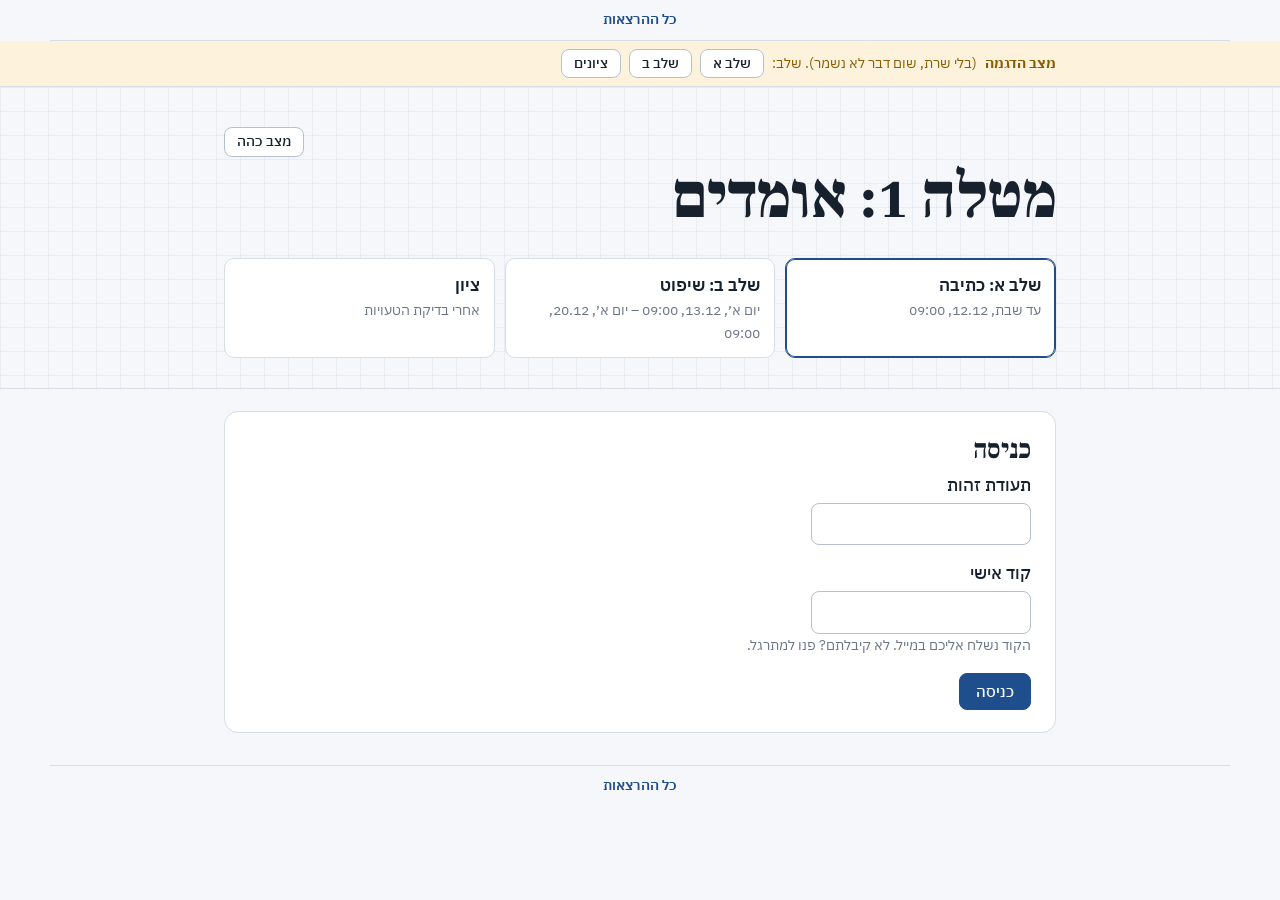
==== assignments/01-estimators/index.html @ b1efd5b7 "מערכת מטלה 1" ====
<!doctype html>
<html lang="he" dir="rtl">
<head>
<meta charset="utf-8">
<meta name="viewport" content="width=device-width, initial-scale=1">
<title>מטלה 1 – אומדים · סטטיסטיקה</title>
<link rel="preconnect" href="https://fonts.googleapis.com">
<link rel="preconnect" href="https://fonts.gstatic.com" crossorigin>
<link href="https://fonts.googleapis.com/css2?family=Frank+Ruhl+Libre:wght@500;700;900&family=IBM+Plex+Sans+Hebrew:wght@400;500;600;700&display=swap" rel="stylesheet">
<meta name="robots" content="noindex">
<script src="../../assets/common.js" defer></script>
<script>
  try { var t = localStorage.getItem('stats-guide-theme'); if (t === 'dark' || t === 'light') document.documentElement.dataset.theme = t; } catch (e) {}
</script>
<style>
:root {
  color-scheme: light;
  --paper: #f5f7fa;
  --grid: rgba(31, 78, 140, 0.055);
  --surface: #ffffff;
  --surface-2: #eef2f7;
  --ink: #17202d;
  --ink-2: #445063;
  --muted: #6a7486;
  --rule: #d6dde7;
  --rule-strong: #b5c0cf;
  --accent: #1f4e8c;
  --accent-soft: #e3ecf8;
  --good: #0f7a3e;
  --good-bg: #e6f4ec;
  --bad: #b3261e;
  --bad-bg: #fbe9e7;
  --warn: #8a5a00;
  --warn-bg: #fdf3dd;
  --radius: 10px;
  --font-body: "IBM Plex Sans Hebrew", "Segoe UI", Arial, sans-serif;
  --font-head: "Frank Ruhl Libre", "David", Georgia, serif;
}
@media (prefers-color-scheme: dark) {
  :root:not([data-theme="light"]) {
    color-scheme: dark;
    --paper: #13171d; --grid: rgba(140, 170, 220, 0.05); --surface: #1b2129; --surface-2: #232b36;
    --ink: #e9edf3; --ink-2: #bcc5d2; --muted: #8f9aab; --rule: #2f3946; --rule-strong: #46525f;
    --accent: #8db6ec; --accent-soft: #22324a; --good: #5fc98d; --good-bg: #17301f; --bad: #f08a80; --bad-bg: #3a1c1a;
    --warn: #f0c060; --warn-bg: #352a12;
  }
}
:root[data-theme="dark"] {
  color-scheme: dark;
  --paper: #13171d; --grid: rgba(140, 170, 220, 0.05); --surface: #1b2129; --surface-2: #232b36;
  --ink: #e9edf3; --ink-2: #bcc5d2; --muted: #8f9aab; --rule: #2f3946; --rule-strong: #46525f;
  --accent: #8db6ec; --accent-soft: #22324a; --good: #5fc98d; --good-bg: #17301f; --bad: #f08a80; --bad-bg: #3a1c1a;
  --warn: #f0c060; --warn-bg: #352a12;
}

* { box-sizing: border-box; }
html { -webkit-text-size-adjust: 100%; }
body {
  margin: 0; background-color: var(--paper); color: var(--ink);
  font-family: var(--font-body); font-size: 17px; line-height: 1.65; -webkit-font-smoothing: antialiased;
}
a { color: var(--accent); }
:focus-visible { outline: 2px solid var(--accent); outline-offset: 2px; border-radius: 3px; }
[hidden] { display: none !important; }
.wrap { max-width: 880px; margin: 0 auto; padding: 0 24px; }

.masthead {
  padding: 40px 0 30px; border-bottom: 1px solid var(--rule);
  background-image: linear-gradient(var(--grid) 1px, transparent 1px), linear-gradient(90deg, var(--grid) 1px, transparent 1px);
  background-size: 24px 24px;
}
.masthead-top { display: flex; justify-content: space-between; align-items: center; gap: 12px; margin-bottom: 8px; }
.course-line { color: var(--muted); font-size: 15px; margin: 0; }
.masthead h1 {
  font-family: var(--font-head); font-weight: 900; font-size: clamp(36px, 6vw, 64px);
  line-height: 1.02; letter-spacing: -0.01em; margin: 0;
}
.masthead h1 .h1-second { display: block; color: var(--ink-2); font-weight: 500; }
.lede { max-width: 640px; font-size: 18.5px; color: var(--ink-2); margin: 16px 0 0; }
.top-actions { display: flex; gap: 8px; }

.btn {
  font: inherit; font-size: 15px; font-weight: 500; cursor: pointer;
  padding: 7px 16px; border-radius: 8px; border: 1px solid var(--rule-strong);
  background: var(--surface); color: var(--ink); text-decoration: none; display: inline-block; line-height: 1.4;
}
.btn:hover { background: var(--surface-2); }
.btn.primary { background: var(--accent); color: var(--surface); border-color: var(--accent); }
.btn.primary:hover { filter: brightness(1.08); }
.btn.small { font-size: 14px; padding: 4px 12px; }
.btn:disabled { opacity: .55; cursor: not-allowed; }

/* timeline of the three stages */
.stages { list-style: none; margin: 28px 0 0; padding: 0; display: grid; grid-template-columns: repeat(3, 1fr); gap: 10px; }
.stage { background: var(--surface); border: 1px solid var(--rule); border-radius: var(--radius); padding: 12px 14px; }
.stage .s-name { font-weight: 600; }
.stage .s-when { color: var(--muted); font-size: 14px; }
.stage.now { border-color: var(--accent); box-shadow: inset 0 0 0 1px var(--accent); }
.stage.done .s-name::after { content: " ✓"; color: var(--good); }

main { padding: 8px 0 40px; }
.panel {
  background: var(--surface); border: 1px solid var(--rule); border-radius: 14px;
  padding: 22px 24px; margin-top: 22px;
}
.panel h2 { font-family: var(--font-head); font-size: 27px; margin: 0 0 4px; line-height: 1.2; }
.panel .sub { color: var(--ink-2); margin: 0 0 16px; }
.panel h3 { font-size: 17.5px; margin: 22px 0 8px; }

.field { margin: 0 0 14px; }
.field > label, .field > .lbl { display: block; font-weight: 500; margin-bottom: 4px; }
.hint { color: var(--muted); font-size: 14px; }
input[type="text"], input[type="password"], input[type="number"], select, textarea {
  font: inherit; font-size: 16px; color: var(--ink); background: var(--surface);
  border: 1px solid var(--rule-strong); border-radius: 8px; padding: 7px 10px;
}
input:focus, select:focus, textarea:focus { outline: none; border-color: var(--accent); box-shadow: 0 0 0 3px var(--accent-soft); }
input[type="number"] { width: 110px; direction: ltr; text-align: right; }
input.id-in { direction: ltr; text-align: right; width: 220px; }
textarea { width: 100%; min-height: 96px; resize: vertical; }
select { min-width: 240px; max-width: 100%; }
input[type="file"] { font: inherit; font-size: 15px; max-width: 100%; }

.field > label.choice, .choice { display: inline-flex; align-items: center; gap: 6px; margin-inline-end: 18px; cursor: pointer; }
.grid2 { display: grid; grid-template-columns: repeat(2, minmax(0, 1fr)); gap: 4px 24px; }
.q-field { display: flex; flex-wrap: wrap; align-items: center; gap: 8px 12px; }

.msg { border-radius: 8px; padding: 10px 14px; margin: 12px 0; font-size: 15.5px; }
.msg.ok { background: var(--good-bg); color: var(--good); }
.msg.err { background: var(--bad-bg); color: var(--bad); }
.msg.info { background: var(--accent-soft); color: var(--ink); }
.msg.warn { background: var(--warn-bg); color: var(--warn); }

.tabs { display: inline-flex; border: 1px solid var(--rule-strong); border-radius: 8px; overflow: hidden; margin-bottom: 16px; }
.tabs button { font: inherit; font-size: 15px; padding: 6px 16px; border: 0; background: var(--surface); color: var(--ink-2); cursor: pointer; }
.tabs button + button { border-inline-start: 1px solid var(--rule-strong); }
.tabs button[aria-pressed="true"] { background: var(--accent); color: var(--surface); }

/* review cards */
.rv { border: 1px solid var(--rule); border-radius: var(--radius); padding: 16px 18px; margin-top: 14px; background: var(--paper); }
.rv-head { display: flex; flex-wrap: wrap; align-items: center; justify-content: space-between; gap: 8px; margin-bottom: 10px; }
.rv-title { font-family: var(--font-head); font-weight: 700; font-size: 22px; }
.rv-files { display: flex; flex-wrap: wrap; gap: 8px; align-items: center; }
.file-links { font-size: 14.5px; }
.file-links a { margin-inline-start: 8px; }
.tag { font-size: 13px; padding: 1px 9px; border-radius: 999px; background: var(--accent-soft); color: var(--accent); font-weight: 500; }
.tag.warn { background: var(--warn-bg); color: var(--warn); }

.rank-list { list-style: none; margin: 0; padding: 0; display: grid; gap: 8px; }
.rank-list li {
  display: grid; grid-template-columns: 40px 1fr auto; align-items: center; gap: 10px;
  background: var(--surface); border: 1px solid var(--rule); border-radius: 8px; padding: 8px 12px;
}
.rank-list .r-num { font-family: var(--font-head); font-weight: 700; font-size: 24px; color: var(--accent); text-align: center; }
.rank-list .r-btns { display: flex; gap: 4px; }
.rank-list .r-btns button { width: 34px; height: 30px; padding: 0; }
.counter { font-size: 13.5px; color: var(--muted); text-align: left; }
.counter.short { color: var(--bad); }

.score-big { font-family: var(--font-head); font-size: 56px; font-weight: 900; line-height: 1; color: var(--accent); }
.score-table { width: 100%; border-collapse: collapse; margin-top: 12px; font-size: 16px; }
.score-table td { padding: 8px 4px; border-bottom: 1px solid var(--rule); }
.score-table td:last-child { text-align: left; font-variant-numeric: tabular-nums; font-weight: 600; }

.summary-list { margin: 0; padding-inline-start: 20px; }
.actions { display: flex; flex-wrap: wrap; gap: 10px; align-items: center; margin-top: 16px; }
.spinner { display: inline-block; width: 16px; height: 16px; border: 2px solid var(--rule-strong); border-top-color: var(--accent); border-radius: 50%; animation: spin .8s linear infinite; vertical-align: -3px; }
@keyframes spin { to { transform: rotate(360deg); } }

.demo-bar { background: var(--warn-bg); color: var(--warn); font-size: 14px; padding: 8px 0; border-bottom: 1px solid var(--rule); }
.demo-bar .wrap { display: flex; flex-wrap: wrap; gap: 8px; align-items: center; }

.foot { padding: 24px 24px 48px; color: var(--muted); font-size: 14px; border-top: 1px solid var(--rule); }

@media (max-width: 920px) { .wrap { padding: 0 16px; } .foot { padding: 24px 16px 40px; } }
@media (max-width: 640px) {
  .who { display: none; }
  .stages { grid-template-columns: 1fr; }
  .grid2 { grid-template-columns: 1fr; }
  .panel { padding: 18px 16px; }
}
@media (prefers-reduced-motion: reduce) { * { transition: none !important; animation: none !important; } }
</style>
</head>
<body>
<div class="demo-bar" id="demo-bar" hidden>
  <div class="wrap">
    <strong>מצב הדגמה</strong> (בלי שרת, שום דבר לא נשמר). שלב:
    <button class="btn small" data-demo="submit" type="button">שלב א</button>
    <button class="btn small" data-demo="review" type="button">שלב ב</button>
    <button class="btn small" data-demo="results" type="button">ציונים</button>
  </div>
</div>

<header class="masthead">
  <div class="wrap">
    <div class="masthead-top">
      <span></span>
      <div class="top-actions">
        <button class="btn small" id="toggle-theme" type="button" aria-pressed="false">מצב כהה</button>
        <button class="btn small" id="logout" type="button" hidden>יציאה</button>
      </div>
    </div>
    <h1>מטלה 1: אומדים</h1>
    <ol class="stages" id="stages">
      <li class="stage" data-stage="submit"><div class="s-name">שלב א: כתיבה</div><div class="s-when" id="when-submit">—</div></li>
      <li class="stage" data-stage="review"><div class="s-name">שלב ב: שיפוט</div><div class="s-when" id="when-review">—</div></li>
      <li class="stage" data-stage="results"><div class="s-name">ציון</div><div class="s-when" id="when-results">אחרי בדיקת הטעויות</div></li>
    </ol>
  </div>
</header>

<main class="wrap" id="main">
  <p class="msg info" id="boot"><span class="spinner"></span> טוען…</p>

  <!-- login -->
  <section class="panel" id="login" hidden>
    <h2>כניסה</h2>
    <div class="tabs" id="auth-tabs" hidden>
      <button type="button" data-tab="login" aria-pressed="true">כניסה</button>
      <button type="button" data-tab="register" aria-pressed="false">כניסה ראשונה: בחירת סיסמה</button>
    </div>
    <form id="login-form" novalidate>
      <div class="field">
        <label for="in-id">תעודת זהות</label>
        <input class="id-in" id="in-id" type="text" inputmode="numeric" autocomplete="username" required>
      </div>
      <div class="field">
        <label for="in-secret" id="secret-label">סיסמה</label>
        <input class="id-in" id="in-secret" type="password" autocomplete="current-password" required>
        <div class="hint" id="secret-hint"></div>
      </div>
      <div class="field" id="confirm-wrap" hidden>
        <label for="in-secret2">שוב את הסיסמה</label>
        <input class="id-in" id="in-secret2" type="password" autocomplete="new-password">
      </div>
      <div class="actions"><button class="btn primary" type="submit" id="login-btn">כניסה</button></div>
      <div id="login-msg"></div>
    </form>
  </section>

  <!-- stage A -->
  <section class="panel" id="stage-a" hidden>
    <h2>שלב א: הגשת שאלה</h2>
    <p class="sub" id="a-sub"></p>
    <div id="a-status"></div>
    <form id="a-form" novalidate>
      <h3>עבודה לבד או בזוג</h3>
      <div class="field">
        <label class="choice"><input type="radio" name="mode" value="alone" checked> לבד</label>
        <label class="choice"><input type="radio" name="mode" value="pair"> בזוג</label>
      </div>
      <div id="pair-wrap" hidden>
        <div class="field">
          <label for="partner">השם המלא של השותף/ה</label>
          <input type="text" id="partner" autocomplete="off" style="width:280px">
          <div class="hint">שם פרטי ושם משפחה, כמו שהם רשומים באוניברסיטה.</div>
        </div>
        <div class="field">
          <span class="lbl">מי מעלה את הקבצים?</span>
          <label class="choice"><input type="radio" name="uploader" value="me" checked> אני</label>
          <label class="choice"><input type="radio" name="uploader" value="partner"> השותף/ה (אני רק ממלא/ת את השאלון)</label>
          <div class="hint">הגשה אחת לזוג. כל אחד מבני הזוג ממלא את השאלון בעצמו וכותב את השם של השני.</div>
        </div>
      </div>

      <div id="files-wrap">
        <h3>הקבצים</h3>
        <div class="field">
          <label for="f-question">השאלה (PDF)</label>
          <input id="f-question" type="file" accept="application/pdf,.pdf">
          <p class="msg warn"><strong>בלי שמות, ת"ז או כל פרט מזהה</strong>, לא בשאלה ולא בפתרון: הקבצים עוברים לשופטים כמו שהם.</p>
        </div>
        <div class="field">
          <label for="f-solution">הפתרון (PDF)</label>
          <input id="f-solution" type="file" accept="application/pdf,.pdf">
        </div>
        <div class="hint" id="files-hint"></div>
      </div>

      <h3>שאלון אישי</h3>
      <p class="hint">הנתונים יעברו לכיתה בלי שמות ובלי ת"ז, לניתוח במטלה 2. ענו בכנות.</p>
      <div class="field">
        <span class="lbl">מגדר</span>
        <label class="choice"><input type="radio" name="gender" value="זכר"> זכר</label>
        <label class="choice"><input type="radio" name="gender" value="נקבה"> נקבה</label>
        <label class="choice"><input type="radio" name="gender" value="אחר"> אחר</label>
      </div>
      <p class="msg warn">את הערכת זמן המסך כתבו <strong>לפני</strong> שאתם פותחים את ההגדרות בטלפון.</p>
      <div class="grid2" id="q-fields"></div>
      <div class="field">
        <label for="predicted_score">איזה ציון ממוצע (מ-0 עד 100) השאלה שלכם תקבל מהשופטים, לדעתכם?</label>
        <input id="predicted_score" type="number" min="0" max="100" step="1" inputmode="numeric">
        <div class="hint">כל אחד מבני הזוג עונה בנפרד.</div>
      </div>

      <div class="actions">
        <button class="btn primary" type="submit" id="a-submit">שליחה</button>
        <span class="hint">אפשר לעדכן עד המועד האחרון.</span>
      </div>
      <div id="a-msg"></div>
    </form>
  </section>

  <!-- stage B -->
  <section class="panel" id="stage-b" hidden>
    <h2>שלב ב: שיפוט עמיתים</h2>
    <p class="sub" id="b-sub"></p>
    <div id="b-status"></div>
    <form id="b-form" novalidate>
      <p class="hint">לכל שאלה: קודם פותרים בעצמכם, ורק אחר כך פותחים את הפתרון של הכותבים ומשווים. את הפתרון שלכם לא מגישים.</p>
      <div id="rv-list"></div>

      <h3>דירוג</h3>
      <p class="hint">סדרו את השאלות מהטובה ביותר (1) לפחות טובה (4), בלי תיקו. הדירוג קובע את הציון התחרותי של הכותבים. קריטריונים: נכונות, ערך לימודי (כמה השאלה לימדה אתכם וחידדה הבנה), חשיבה, בהירות.</p>
      <ol class="rank-list" id="rank-list"></ol>
      <div class="field" style="margin-top:14px">
        <label for="justification">נימוק לדירוג</label>
        <textarea id="justification" placeholder="למה כל שאלה נמצאת במקום שלה, ומה הבדיל בינה לבין השאלה שמעליה."></textarea>
        <div class="counter" id="j-counter"></div>
      </div>
      <div class="actions">
        <button class="btn primary" type="submit" id="b-submit">שליחת השיפוט</button>
        <span class="hint">אפשר לעדכן עד המועד האחרון.</span>
      </div>
      <div id="b-msg"></div>
    </form>
  </section>

  <!-- results -->
  <section class="panel" id="results" hidden>
    <h2>הציון שלך במטלה</h2>
    <div id="results-body"></div>
  </section>
</main>


<script>
/* ======== configuration: paste the Apps Script web-app URL here ======== */
const API_URL = '';
/* ======================================================================= */

(() => {
  const $ = (id) => document.getElementById(id);
  const qsa = (sel, root) => Array.from((root || document).querySelectorAll(sel));
  const el = (tag, attrs, ...kids) => {
    const e = document.createElement(tag);
    for (const [k, v] of Object.entries(attrs || {})) {
      if (k === 'class') e.className = v;
      else if (k === 'text') e.textContent = v;
      else if (k.startsWith('on')) e.addEventListener(k.slice(2), v);
      else if (v === true) e.setAttribute(k, '');
      else if (v !== false && v != null) e.setAttribute(k, v);
    }
    kids.flat().forEach(c => c != null && e.append(c));
    return e;
  };
  const msg = (box, kind, text) => { box.replaceChildren(text ? el('p', { class: 'msg ' + kind, text }) : ''); };
  const fmt = (iso) => iso ? new Date(iso).toLocaleString('he-IL', { timeZone: 'Asia/Jerusalem', weekday: 'short', day: 'numeric', month: 'numeric', hour: '2-digit', minute: '2-digit' }) : null;

  /* ---------- theme (shared with the study guides) ---------- */
  const root = document.documentElement;
  const themeBtn = $('toggle-theme');
  const isDark = () => root.dataset.theme ? root.dataset.theme === 'dark' : matchMedia('(prefers-color-scheme: dark)').matches;
  const syncTheme = () => { themeBtn.textContent = isDark() ? 'מצב בהיר' : 'מצב כהה'; themeBtn.setAttribute('aria-pressed', String(isDark())); };
  themeBtn.addEventListener('click', () => {
    root.dataset.theme = isDark() ? 'light' : 'dark';
    try { localStorage.setItem('stats-guide-theme', root.dataset.theme); } catch (e) {}
    syncTheme();
  });
  syncTheme();

  /* ---------- API ---------- */
  const demo = !API_URL || new URLSearchParams(location.search).has('demo');
  const CRED_KEY = 'a1-cred';
  let cred = null;
  try { cred = JSON.parse(sessionStorage.getItem(CRED_KEY) || 'null'); } catch (e) {}

  async function api(action, payload) {
    const body = Object.assign({ action }, cred || {}, payload || {});
    if (demo) return window.DemoAPI(body);
    let r;
    try {
      r = await fetch(API_URL, { method: 'POST', headers: { 'Content-Type': 'text/plain;charset=utf-8' }, body: JSON.stringify(body) });
    } catch (e) {
      return { ok: false, error: 'אין חיבור לשרת. בדקו את החיבור לאינטרנט ונסו שוב.' };
    }
    try { return await r.json(); } catch (e) { return { ok: false, error: 'תשובה לא תקינה מהשרת. נסו שוב.' }; }
  }

  let S = null;        // last state from the server
  let config = null;

  /* ---------- boot ---------- */
  async function boot() {
    if (demo) {
      $('demo-bar').hidden = false;
      await loadScript('demo-api.js');
      qsa('[data-demo]').forEach(b => b.addEventListener('click', async () => {
        window.DemoAPI.setPhase(b.dataset.demo);
        config = await api('config');
        if (S) await refresh(); else renderStages();
      }));
    }
    const c = await api('config');
    $('boot').hidden = true;
    if (!c.ok) { $('main').prepend(el('p', { class: 'msg err', text: c.error })); return; }
    config = c;
    renderStages();
    if (cred) {
      const r = await api('state');
      if (r.ok) { S = r.state; render(); return; }
      cred = null; sessionStorage.removeItem(CRED_KEY);
    }
    showLogin();
  }

  function loadScript(src) {
    return new Promise((res, rej) => { const s = el('script', { src }); s.onload = res; s.onerror = rej; document.head.append(s); });
  }

  async function refresh() {
    const r = await api('state');
    if (r.ok) { S = r.state; render(); }
  }

  /* ---------- stages strip ---------- */
  function renderStages() {
    const d = (S && S.deadlines) || config.deadlines || {};
    const ph = (S && S.phase) || config.phase || {};
    $('when-submit').textContent = d.submit ? 'עד ' + fmt(d.submit) : 'המועד יפורסם';
    $('when-review').textContent = d.review ? (d.reviewOpen ? fmt(d.reviewOpen) + ' – ' : 'עד ') + fmt(d.review) : 'המועד יפורסם';
    const now = ph.resultsPublished ? 'results' : (ph.reviewVisible ? 'review' : (ph.canSubmit ? 'submit' : 'review'));
    const order = ['submit', 'review', 'results'];
    qsa('.stage').forEach(li => {
      const i = order.indexOf(li.dataset.stage), j = order.indexOf(now);
      li.classList.toggle('now', i === j);
      li.classList.toggle('done', i < j);
    });
  }

  /* ---------- login ---------- */
  let authTab = 'login';
  function showLogin() {
    ['stage-a', 'stage-b', 'results'].forEach(id => { $(id).hidden = true; });
    $('logout').hidden = true;
    $('login').hidden = false;
    const reg = config.authMode === 'register';
    $('auth-tabs').hidden = !reg;
    setAuthTab(authTab);
  }
  function setAuthTab(t) {
    authTab = t;
    const reg = config.authMode === 'register';
    qsa('#auth-tabs button').forEach(b => b.setAttribute('aria-pressed', String(b.dataset.tab === t)));
    $('confirm-wrap').hidden = t !== 'register';
    $('secret-label').textContent = reg ? (t === 'register' ? 'בחירת סיסמה' : 'סיסמה') : 'קוד אישי';
    $('secret-hint').textContent = reg
      ? (t === 'register' ? 'לפחות 6 תווים. רק סטודנטים שרשומים לקורס יכולים להירשם.' : 'בפעם הראשונה: לשונית "כניסה ראשונה".')
      : 'הקוד נשלח אליכם במייל. לא קיבלתם? פנו למתרגל.';
    $('in-secret').autocomplete = t === 'register' ? 'new-password' : 'current-password';
    $('login-btn').textContent = t === 'register' ? 'הרשמה וכניסה' : 'כניסה';
    msg($('login-msg'));
  }
  qsa('#auth-tabs button').forEach(b => b.addEventListener('click', () => setAuthTab(b.dataset.tab)));

  $('login-form').addEventListener('submit', async (e) => {
    e.preventDefault();
    const id = $('in-id').value.trim(), secret = $('in-secret').value.trim();
    const box = $('login-msg');
    if (!/^\d{5,9}$/.test(id)) return msg(box, 'err', 'תעודת זהות: ספרות בלבד.');
    if (!secret) return msg(box, 'err', 'חסרה סיסמה.');
    if (authTab === 'register' && secret !== $('in-secret2').value.trim()) return msg(box, 'err', 'שתי הסיסמאות לא זהות.');
    const btn = $('login-btn'); btn.disabled = true;
    cred = { id, secret };
    const r = await api(authTab === 'register' ? 'register' : 'login');
    btn.disabled = false;
    if (!r.ok) { cred = null; return msg(box, 'err', r.error); }
    try { sessionStorage.setItem(CRED_KEY, JSON.stringify(cred)); } catch (err) {}
    $('in-secret').value = ''; $('in-secret2').value = '';
    S = r.state; render();
  });

  $('logout').addEventListener('click', () => {
    cred = null; S = null;
    try { sessionStorage.removeItem(CRED_KEY); } catch (e) {}
    showLogin();
  });

  /* ---------- main render ---------- */
  function render() {
    $('login').hidden = true;
    $('logout').hidden = false;
    $('logout').replaceChildren('יציאה', el('span', { class: 'who', text: ' (' + S.me.name + ')' }));
    renderStages();
    renderStageA();
    renderStageB();
    renderResults();
  }

  /* ---------- stage A ---------- */
  const QFIELDS = [
    { key: 'age', label: 'גיל', unit: 'שנים', min: 16, max: 90, step: 1 },
    { key: 'height_cm', label: 'גובה', unit: 'ס"מ', min: 120, max: 230, step: 0.1 },
    { key: 'study_year', label: 'שנת לימודים', unit: 'מ-1 עד 4', min: 1, max: 4, step: 1 },
    { key: 'gpa', label: 'ממוצע ציונים מצטבר', unit: 'מ-0 עד 100', min: 0, max: 100, step: 0.1 },
    { key: 'study_hours', label: 'שעות לימוד שבועיות לקורס מחוץ לשיעורים', unit: 'שעות', min: 0, max: 80, step: 0.5 },
    { key: 'screen_est_min', label: 'זמן מסך יומי ממוצע: ההערכה שלכם', unit: 'דקות', min: 0, max: 1440, step: 1 },
    { key: 'screen_actual_min', label: 'זמן מסך יומי ממוצע בפועל (הגדרות הטלפון, שבוע אחרון)', unit: 'דקות', min: 0, max: 1440, step: 1 }
  ];
  (function buildQFields() {
    const box = $('q-fields');
    QFIELDS.forEach(f => {
      const num = el('input', { type: 'number', id: 'q-' + f.key, min: f.min, max: f.max, step: f.step, inputmode: 'decimal' });
      box.append(el('div', { class: 'field' },
        el('label', { for: 'q-' + f.key, text: f.label }),
        el('div', { class: 'q-field' }, num, el('span', { class: 'hint', text: f.unit }))));
    });
  })();

  const mode = () => (qsa('input[name="mode"]').find(i => i.checked) || {}).value;
  const uploader = () => (qsa('input[name="uploader"]').find(i => i.checked) || {}).value;
  function syncAForm() {
    const pair = mode() === 'pair';
    $('pair-wrap').hidden = !pair;
    $('files-wrap').hidden = pair && uploader() === 'partner';
  }
  qsa('input[name="mode"], input[name="uploader"]').forEach(i => i.addEventListener('change', syncAForm));

  function renderStageA() {
    const sec = $('stage-a');
    sec.hidden = false;
    const ph = S.phase;
    const d = S.deadlines.submit;
    $('a-sub').textContent = ph.canSubmit ? (d ? 'מועד אחרון: ' + fmt(d) + '.' : '') + ' כתבו שאלה בנושא אמדים, צרפו פתרון מלא ומלאו את השאלון.'
      : 'ההגשה לשלב א נסגרה.';

    // status of what is already in
    const st = $('a-status');
    st.replaceChildren();
    if (S.question) {
      const q = S.question;
      const who = q.partner ? 'בזוג: ' + q.uploader + ' ו' + q.partner : 'לבד';
      const links = el('span', { class: 'file-links' },
        el('a', { href: '#', onclick: (e) => openFile(e, q.id, 'question') , text: 'השאלה' }),
        el('a', { href: '#', onclick: (e) => openFile(e, q.id, 'solution'), text: 'הפתרון' }));
      st.append(el('p', { class: 'msg ok' }, 'השאלה הוגשה (' + who + '), עודכנה ' + fmt(q.updated_at) + '. ', links));
    }
    if (S.questionnaire) st.append(el('p', { class: 'msg ok', text: 'השאלון האישי נשלח ' + fmt(S.questionnaire.submitted_at) + '.' }));
    if (ph.canSubmit && (!S.question || !S.questionnaire)) {
      st.append(el('p', { class: 'msg warn', text: !S.question ? 'עוד לא הוגשה שאלה.' : 'עוד לא מילאתם את השאלון האישי.' }));
    }

    $('a-form').hidden = !ph.canSubmit;
    if (!ph.canSubmit) return;

    // prefill from saved questionnaire
    const qn = S.questionnaire;
    if (qn && !sec.dataset.filled) {
      sec.dataset.filled = '1';
      qsa('input[name="mode"]').forEach(i => { i.checked = i.value === qn.work_mode; });
      if (qn.partner) $('partner').value = qn.partner;
      if (S.question && !S.question.iAmUploader) qsa('input[name="uploader"]').forEach(i => { i.checked = i.value === 'partner'; });
      qsa('input[name="gender"]').forEach(i => { i.checked = i.value === qn.gender; });
      QFIELDS.forEach(f => {
        const v = qn[f.key];
        $('q-' + f.key).value = v === 'NA' || v == null ? '' : v;
      });
      $('predicted_score').value = qn.predicted_score ?? '';
    }
    $('files-hint').textContent = S.question ? 'כבר הוגשו קבצים. מעלים שוב רק כדי להחליף אותם.' : 'עד ' + S.limits.maxFileMb + 'MB לכל קובץ.';
    syncAForm();
  }

  const toBase64 = (file) => new Promise((res, rej) => {
    const r = new FileReader();
    r.onload = () => res(String(r.result).split(',')[1]);
    r.onerror = rej;
    r.readAsDataURL(file);
  });

  $('a-form').addEventListener('submit', async (e) => {
    e.preventDefault();
    const box = $('a-msg');
    const pair = mode() === 'pair';
    const partner = $('partner').value.trim();
    if (pair && partner.split(/\s+/).length < 2) return msg(box, 'err', 'כתבו את השם המלא של השותף/ה (שם פרטי ושם משפחה).');
    const gender = (qsa('input[name="gender"]').find(i => i.checked) || {}).value;
    if (!gender) return msg(box, 'err', 'בחרו מגדר.');
    const questionnaire = { gender };
    for (const f of QFIELDS) {
      const v = $('q-' + f.key).value;
      if (v === '') return msg(box, 'err', f.label + ': חסר ערך.');
      questionnaire[f.key] = Number(v);
    }
    const pred = $('predicted_score').value;
    if (pred === '') return msg(box, 'err', 'מלאו את הציון שאתם צופים לשאלה שלכם.');
    questionnaire.predicted_score = Number(pred);

    let files = null;
    const uploading = !(pair && uploader() === 'partner');
    const fq = $('f-question').files[0], fs = $('f-solution').files[0];
    if (uploading && (fq || fs || !S.question)) {
      if (!fq || !fs) return msg(box, 'err', 'צריך להעלות גם את השאלה וגם את הפתרון.');
      const max = S.limits.maxFileMb * 1024 * 1024;
      for (const f of [fq, fs]) {
        if (!/\.pdf$/i.test(f.name) && f.type !== 'application/pdf') return msg(box, 'err', 'הקבצים צריכים להיות PDF.');
        if (f.size > max) return msg(box, 'err', 'קובץ גדול מ-' + S.limits.maxFileMb + 'MB.');
      }
      files = { question: { name: fq.name, data: await toBase64(fq) }, solution: { name: fs.name, data: await toBase64(fs) } };
    }
    const btn = $('a-submit'); btn.disabled = true;
    msg(box, 'info', files ? 'מעלה קבצים…' : 'שולח…');
    const r = await api('submitStageA', { workMode: pair ? 'pair' : 'alone', partnerName: pair ? partner : '', questionnaire, files });
    btn.disabled = false;
    if (!r.ok) return msg(box, 'err', r.error);
    $('f-question').value = ''; $('f-solution').value = '';
    S = r.state; render();
    msg($('a-msg'), 'ok', 'נשמר.');
  });

  /* ---------- files ---------- */
  const blobCache = {};
  async function fetchFile(qid, kind) {
    const k = qid + '|' + kind;
    if (blobCache[k]) return blobCache[k];
    const r = await api('file', { question: qid, kind });
    if (!r.ok) throw new Error(r.error);
    const bin = atob(r.data);
    const bytes = new Uint8Array(bin.length);
    for (let i = 0; i < bin.length; i++) bytes[i] = bin.charCodeAt(i);
    return (blobCache[k] = { url: URL.createObjectURL(new Blob([bytes], { type: 'application/pdf' })), name: r.name });
  }
  async function openFile(e, qid, kind) {
    e.preventDefault();
    const a = e.currentTarget;
    if (demo && window.DemoAPI && window.DemoAPI.noFiles) {
      if (!a.dataset.note) { a.dataset.note = '1'; a.after(el('span', { class: 'hint', text: ' (בהדגמה אין קובץ אמיתי)' })); }
      return;
    }
    if (a.dataset.ready) return window.open(a.href, '_blank');
    const label = a.textContent;
    a.textContent = 'טוען…';
    try {
      const f = await fetchFile(qid, kind);
      a.href = f.url; a.target = '_blank'; a.dataset.ready = '1'; a.textContent = label + ' ↗';
      a.after(el('a', { href: f.url, download: f.name, text: 'הורדה' }));
    } catch (err) { a.textContent = label; alert(err.message); }
  }

  /* ---------- stage B ---------- */
  let rankOrder = [];
  function renderStageB() {
    const sec = $('stage-b');
    const ph = S.phase;
    sec.hidden = !ph.reviewVisible;
    if (!ph.reviewVisible) return;
    const R = S.review;
    $('b-sub').textContent = ph.canReview ? 'מועד אחרון: ' + fmt(S.deadlines.review) + '. השיפוט אישי, גם למי שכתב בזוג.' : 'שלב השיפוט נסגר.';
    const st = $('b-status');
    st.replaceChildren();
    if (!R.items.length) { st.append(el('p', { class: 'msg info', text: 'לא הוקצו לכם שאלות לשיפוט (למשל כי לא הגשתם שאלה בשלב א).' })); $('b-form').hidden = true; return; }
    st.append(R.submitted_at ? el('p', { class: 'msg ok', text: 'השיפוט נשלח ' + fmt(R.submitted_at) + '.' })
      : el('p', { class: 'msg warn', text: 'השיפוט עוד לא נשלח.' }));
    $('b-form').hidden = false;
    const disabled = !ph.canReview;

    const list = $('rv-list');
    list.replaceChildren(...R.items.map((it, i) => {
      const n = i + 1;
      const flagged = el('input', { type: 'checkbox', id: 'flag-' + it.question, disabled });
      flagged.checked = !!it.flagged;
      const flagText = el('textarea', { id: 'flagtext-' + it.question, placeholder: 'באיזה סעיף הטעות, ומה התשובה הנכונה.', disabled });
      flagText.value = it.flagText || '';
      const flagWrap = el('div', { class: 'field', hidden: !it.flagged }, flagText);
      flagged.addEventListener('change', () => { flagWrap.hidden = !flagged.checked; });
      const unsolved = el('input', { type: 'checkbox', id: 'unsolved-' + it.question, disabled });
      unsolved.checked = !!it.unsolved;
      const score = el('input', { type: 'number', id: 'score-' + it.question, min: 0, max: 100, step: 1, inputmode: 'numeric', disabled });
      score.value = it.score === '' ? '' : it.score;
      const solLink = el('a', { href: '#', onclick: (e) => openFile(e, it.question, 'solution'), text: 'פתרון הכותבים' });
      return el('div', { class: 'rv' },
        el('div', { class: 'rv-head' },
          el('span', { class: 'rv-title', text: 'שאלה ' + n }),
          el('span', { class: 'rv-files file-links' },
            el('a', { href: '#', onclick: (e) => openFile(e, it.question, 'question'), text: 'השאלה' }), solLink)),
        el('div', { class: 'field' }, el('label', { class: 'choice' }, unsolved, ' לא הצלחתי לפתור את השאלה')),
        el('div', { class: 'field' }, el('label', { class: 'choice' }, flagged, ' מצאתי טעות בפתרון (או בשאלה עצמה)')),
        flagWrap,
        el('div', { class: 'field' }, el('label', { for: 'score-' + it.question, text: 'ציון (מ-0 עד 100): כמה השאלה טובה כשאלת מבחן, בלי קשר לשאלות האחרות' }), score));
    }));

    // ranking
    const byQ = {};
    R.items.forEach((it, i) => { byQ[it.question] = i + 1; });
    if (!rankOrder.length || rankOrder.some(q => !(q in byQ))) {
      const ranked = R.items.filter(it => it.rank).sort((a, b) => a.rank - b.rank).map(it => it.question);
      rankOrder = ranked.length === R.items.length ? ranked : R.items.map(it => it.question);
    }
    const drawRank = () => {
      $('rank-list').replaceChildren(...rankOrder.map((q, i) => el('li', {},
        el('span', { class: 'r-num', text: String(i + 1) }),
        el('span', { text: 'שאלה ' + byQ[q] }),
        el('span', { class: 'r-btns' },
          el('button', { class: 'btn small', type: 'button', disabled: disabled || i === 0, 'aria-label': 'למעלה', text: '▲', onclick: () => { [rankOrder[i - 1], rankOrder[i]] = [rankOrder[i], rankOrder[i - 1]]; drawRank(); } }),
          el('button', { class: 'btn small', type: 'button', disabled: disabled || i === rankOrder.length - 1, 'aria-label': 'למטה', text: '▼', onclick: () => { [rankOrder[i + 1], rankOrder[i]] = [rankOrder[i], rankOrder[i + 1]]; drawRank(); } })))));
    };
    drawRank();
    const j = $('justification');
    if (!j.dataset.filled) { j.value = R.justification || ''; j.dataset.filled = '1'; }
    j.disabled = disabled;
    $('b-submit').disabled = disabled;
    countJ();
  }
  function countJ() {
    const n = $('justification').value.trim().length, min = S ? S.limits.minJustification : 80;
    const c = $('j-counter');
    c.textContent = n + ' תווים' + (n < min ? ' (לפחות ' + min + ')' : '');
    c.classList.toggle('short', n < min);
  }
  $('justification').addEventListener('input', countJ);

  $('b-form').addEventListener('submit', async (e) => {
    e.preventDefault();
    const box = $('b-msg');
    const items = [];
    for (const [i, it] of S.review.items.entries()) {
      const score = $('score-' + it.question).value;
      if (score === '' || +score < 0 || +score > 100 || !Number.isInteger(+score)) return msg(box, 'err', 'שאלה ' + (i + 1) + ': ציון שלם בין 0 ל-100.');
      const flagged = $('flag-' + it.question).checked;
      const flagText = $('flagtext-' + it.question).value.trim();
      if (flagged && flagText.length < S.limits.minFlag) return msg(box, 'err', 'שאלה ' + (i + 1) + ': פרטו את הטעות (סעיף ותשובה נכונה).');
      items.push({ question: it.question, score: +score, unsolved: $('unsolved-' + it.question).checked, flagged, flagText });
    }
    const justification = $('justification').value.trim();
    if (justification.length < S.limits.minJustification) return msg(box, 'err', 'נימוק הדירוג קצר מדי.');
    const btn = $('b-submit'); btn.disabled = true;
    msg(box, 'info', 'שולח…');
    const r = await api('submitReview', { items, ranking: rankOrder.slice(), justification });
    btn.disabled = false;
    if (!r.ok) return msg(box, 'err', r.error);
    S = r.state; render();
    msg($('b-msg'), 'ok', 'השיפוט נשמר.');
  });

  /* ---------- results ---------- */
  function renderResults() {
    const sec = $('results');
    sec.hidden = !S.phase.resultsPublished;
    if (sec.hidden) return;
    const g = S.results;
    const body = $('results-body');
    if (!g) { body.replaceChildren(el('p', { class: 'msg info', text: 'עוד אין לכם ציון. פנו למתרגל.' })); return; }
    const tierText = ['שליש תחתון', 'שליש אמצעי', 'שליש עליון'][g.tier] || '';
    body.replaceChildren(
      el('div', { class: 'score-big', text: String(g.total) }),
      el('p', { class: 'hint', text: 'מתוך 5, ועוד בונוס על מציאת טעויות.' }),
      el('table', { class: 'score-table' }, el('tbody', {},
        el('tr', {}, el('td', { text: 'שאלה ופתרון תקינים' }), el('td', { text: g.valid + ' מתוך 3' })),
        el('tr', {}, el('td', { text: 'ציון תחרותי' + (tierText ? ' (' + tierText + ')' : '') + (!g.reviewComplete ? ' – השיפוט שלכם לא הושלם' : '') }), el('td', { text: g.competitive + ' מתוך 2' })),
        el('tr', {}, el('td', { text: 'בונוס מציאת טעויות' }), el('td', { text: String(g.bonus) })),
        g.meanScore != null ? el('tr', {}, el('td', { text: 'הציון הממוצע (מ-0 עד 100) שהשאלה שלכם קיבלה מ-' + g.nReviews + ' שופטים' }), el('td', { text: String(Math.round(g.meanScore * 10) / 10) })) : null)));
  }

  boot();
})();
</script>
</body>
</html>
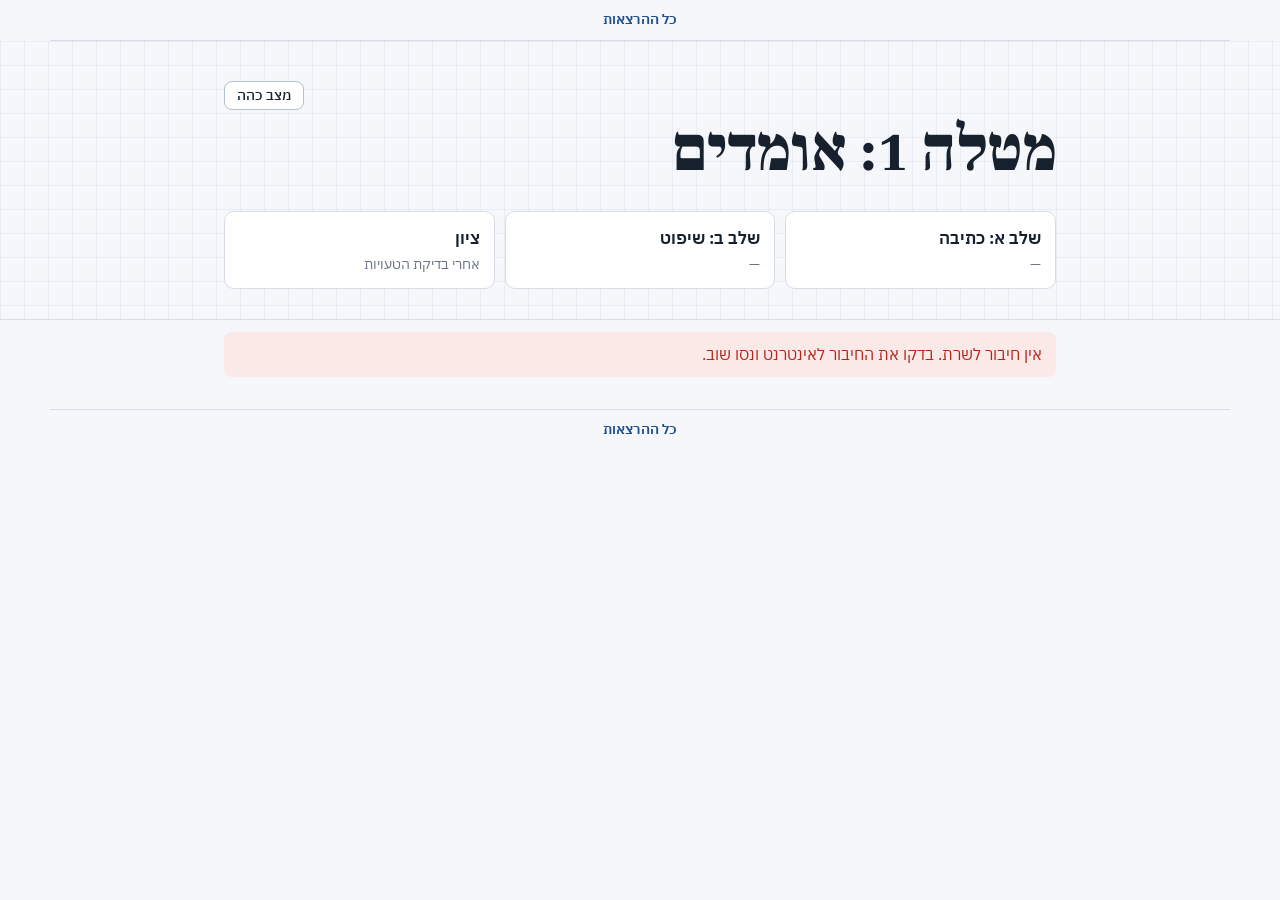
==== commit 0dbbb3e8: "#" ====
--- a/assignments/01-estimators/index.html
+++ b/assignments/01-estimators/index.html
@@ -284,7 +284,6 @@
         <span class="lbl">מגדר</span>
         <label class="choice"><input type="radio" name="gender" value="זכר"> זכר</label>
         <label class="choice"><input type="radio" name="gender" value="נקבה"> נקבה</label>
-        <label class="choice"><input type="radio" name="gender" value="אחר"> אחר</label>
       </div>
       <p class="msg warn">את הערכת זמן המסך כתבו <strong>לפני</strong> שאתם פותחים את ההגדרות בטלפון.</p>
       <div class="grid2" id="q-fields"></div>
@@ -335,10 +334,10 @@
 </main>
 
 
+<script src="config.js"></script>
 <script>
-/* ======== configuration: paste the Apps Script web-app URL here ======== */
-const API_URL = '';
-/* ======================================================================= */
+// The Apps Script web-app URL lives in config.js, so code updates never overwrite it.
+const API_URL = window.ASSIGNMENT_API_URL || '';
 
 (() => {
   const $ = (id) => document.getElementById(id);
@@ -502,8 +501,6 @@
   const QFIELDS = [
     { key: 'age', label: 'גיל', unit: 'שנים', min: 16, max: 90, step: 1 },
     { key: 'height_cm', label: 'גובה', unit: 'ס"מ', min: 120, max: 230, step: 0.1 },
-    { key: 'study_year', label: 'שנת לימודים', unit: 'מ-1 עד 4', min: 1, max: 4, step: 1 },
-    { key: 'gpa', label: 'ממוצע ציונים מצטבר', unit: 'מ-0 עד 100', min: 0, max: 100, step: 0.1 },
     { key: 'study_hours', label: 'שעות לימוד שבועיות לקורס מחוץ לשיעורים', unit: 'שעות', min: 0, max: 80, step: 0.5 },
     { key: 'screen_est_min', label: 'זמן מסך יומי ממוצע: ההערכה שלכם', unit: 'דקות', min: 0, max: 1440, step: 1 },
     { key: 'screen_actual_min', label: 'זמן מסך יומי ממוצע בפועל (הגדרות הטלפון, שבוע אחרון)', unit: 'דקות', min: 0, max: 1440, step: 1 }
